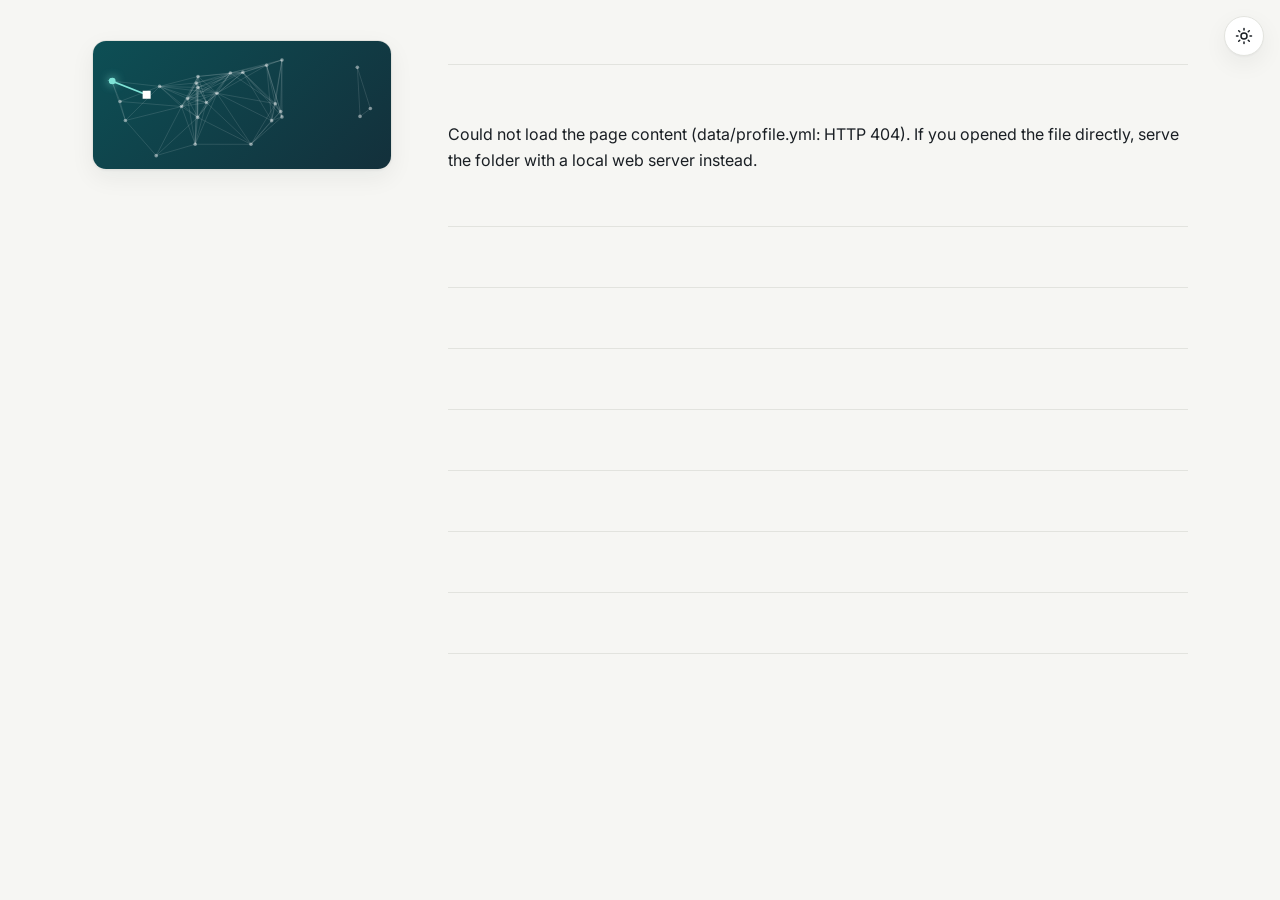
==== index.html @ 08a13f57 "feat: add static page rendered from yaml data Replace the readme-based page with index.html, which l" ====
<!DOCTYPE html>
<html lang="en">
<head>
  <meta charset="utf-8">
  <meta name="viewport" content="width=device-width, initial-scale=1">
  <meta name="color-scheme" content="light dark">
  <script>
    // Apply the saved or system theme before first paint to avoid a flash.
    (function () {
      var saved = localStorage.getItem("theme");
      var dark = saved ? saved === "dark" : window.matchMedia("(prefers-color-scheme: dark)").matches;
      document.documentElement.dataset.theme = dark ? "dark" : "light";
    })();
  </script>

  <!-- Static metadata for search engines and link previews (they do not run JavaScript). -->
  <title>Daniel Fuertes · Assistant Professor at UPM</title>
  <meta name="description" content="Daniel Fuertes, Assistant Professor at Universidad Politécnica de Madrid (UPM). Research on deep reinforcement learning, Transformer networks, multi-agent route planning and autonomous navigation.">
  <link rel="canonical" href="https://danifuertes.github.io/">
  <meta property="og:type" content="profile">
  <meta property="og:title" content="Daniel Fuertes">
  <meta property="og:description" content="Assistant Professor at Universidad Politécnica de Madrid. Deep reinforcement learning, multi-agent route planning and autonomous navigation.">
  <meta property="og:url" content="https://danifuertes.github.io/">
  <meta property="og:image" content="https://danifuertes.github.io/assets/img/profile.jpg">
  <meta name="twitter:card" content="summary">
  <script type="application/ld+json">
  {
    "@context": "https://schema.org",
    "@type": "Person",
    "name": "Daniel Fuertes Coiras",
    "alternateName": "Daniel Fuertes",
    "jobTitle": "Assistant Professor",
    "url": "https://danifuertes.github.io/",
    "image": "https://danifuertes.github.io/assets/img/profile.jpg",
    "worksFor": { "@type": "CollegeOrUniversity", "name": "Universidad Politécnica de Madrid", "url": "https://www.upm.es" },
    "sameAs": [
      "https://scholar.google.com/citations?user=-WN0LxoAAAAJ",
      "https://orcid.org/0000-0002-5746-2199",
      "https://github.com/danifuertes",
      "https://www.linkedin.com/in/daniel-fuertes-coiras"
    ]
  }
  </script>

  <link rel="icon" type="image/png" href="assets/img/favicon.png">
  <link rel="preconnect" href="https://fonts.googleapis.com">
  <link rel="preconnect" href="https://fonts.gstatic.com" crossorigin>
  <link rel="stylesheet" href="https://fonts.googleapis.com/css2?family=Inter:wght@400;500;600&family=Source+Serif+4:opsz,wght@8..60,600;8..60,700&display=swap">
  <link rel="stylesheet" href="assets/css/main.css">
</head>
<body>
  <a class="skip-link" href="#main">Skip to content</a>
  <button class="theme-toggle" type="button" aria-label="Toggle dark mode" data-theme-toggle>
    <svg class="icon theme-toggle__sun" viewBox="0 0 24 24" fill="none" stroke="currentColor" stroke-width="2" stroke-linecap="round" aria-hidden="true"><circle cx="12" cy="12" r="4"/><path d="M12 2v2M12 20v2M4.93 4.93l1.41 1.41M17.66 17.66l1.41 1.41M2 12h2M20 12h2M6.34 17.66l-1.41 1.41M19.07 4.93l-1.41 1.41"/></svg>
    <svg class="icon theme-toggle__moon" viewBox="0 0 24 24" fill="none" stroke="currentColor" stroke-width="2" stroke-linecap="round" stroke-linejoin="round" aria-hidden="true"><path d="M12 3a6 6 0 0 0 9 9 9 9 0 1 1-9-9Z"/></svg>
  </button>

  <div class="layout">
    <aside class="sidebar">
      <div class="profile-card">
        <canvas class="route-graph" aria-hidden="true" data-route-graph></canvas>
        <div id="profile"></div>
      </div>
    </aside>

    <main id="main" class="content">
      <nav class="section-nav" aria-label="Sections"><ul id="nav"></ul></nav>

      <!-- Sections appear in this order. Each one is filled from data/<id>.yml by assets/js/render.js. -->
      <section class="section" id="about" data-title="About"></section>
      <section class="section" id="news" data-title="News"></section>
      <section class="section" id="research" data-title="Research"></section>
      <section class="section" id="publications" data-title="Publications"></section>
      <section class="section" id="experience" data-title="Experience"></section>
      <section class="section" id="teaching" data-title="Teaching"></section>
      <section class="section" id="awards" data-title="Awards"></section>
      <section class="section" id="skills" data-title="Skills"></section>

      <footer class="footer" id="footer"></footer>
    </main>
  </div>

  <script src="assets/js/vendor/js-yaml.min.js" defer></script>
  <script src="assets/js/render.js" defer></script>
  <script src="assets/js/main.js" defer></script>
  <script src="assets/js/route-graph.js" defer></script>
</body>
</html>
---- assets/css/main.css ----
/* ==========================================================================
   Daniel Fuertes · personal site
   1. Design tokens   2. Base   3. Layout   4. Sidebar   5. Navigation
   6. Sections        7. Components   8. Publications   9. Utilities / responsive
   ========================================================================== */

/* 1. Design tokens -------------------------------------------------------- */
:root {
  --font-sans: "Inter", system-ui, -apple-system, "Segoe UI", Roboto, sans-serif;
  --font-serif: "Source Serif 4", Georgia, "Times New Roman", serif;
  --font-mono: ui-monospace, "SFMono-Regular", Menlo, Consolas, monospace;

  --bg: #f6f6f3;
  --surface: #ffffff;
  --surface-2: #f0f1ee;
  --text: #1a1f24;
  --muted: #5a6570;
  --border: #e2e3de;
  --accent: #0e6b72;
  --accent-hover: #0a5258;
  --accent-soft: rgba(14, 107, 114, 0.09);
  --journal: #0e6b72;
  --conference: #7a4fb0;
  --thesis: #a8661b;
  --thumb-bg: #ffffff;
  --shadow: 0 1px 2px rgba(20, 30, 40, 0.04), 0 8px 24px rgba(20, 30, 40, 0.06);

  /* Colours used by the canvas animation (read from JS). */
  --graph-bg-1: #0d4f55;
  --graph-bg-2: #13303b;
  --graph-node: rgba(255, 255, 255, 0.45);
  --graph-edge: rgba(255, 255, 255, 0.12);
  --graph-agents: #7fe3d6, #ffc46b, #f59aa7;

  --radius: 14px;
  --radius-sm: 8px;
  --sidebar-width: 300px;
}

[data-theme="dark"] {
  --bg: #0d1113;
  --surface: #141a1d;
  --surface-2: #1a2226;
  --text: #e5e9eb;
  --muted: #98a3aa;
  --border: #253035;
  --accent: #5cc8c4;
  --accent-hover: #86dbd7;
  --accent-soft: rgba(92, 200, 196, 0.12);
  --journal: #5cc8c4;
  --conference: #b597e6;
  --thesis: #e0a55c;
  --thumb-bg: #f3f3f1;
  --shadow: 0 1px 2px rgba(0, 0, 0, 0.3), 0 8px 24px rgba(0, 0, 0, 0.25);

  --graph-bg-1: #0a2a2e;
  --graph-bg-2: #0b1418;
}

/* 2. Base ----------------------------------------------------------------- */
*, *::before, *::after { box-sizing: border-box; }

html { scroll-behavior: smooth; scroll-padding-top: 5rem; }

body {
  margin: 0;
  font-family: var(--font-sans);
  font-size: 16px;
  line-height: 1.65;
  color: var(--text);
  background: var(--bg);
  -webkit-font-smoothing: antialiased;
  transition: background-color 0.2s ease, color 0.2s ease;
}

a { color: var(--accent); text-decoration: none; }
a:hover { color: var(--accent-hover); text-decoration: underline; text-underline-offset: 3px; }
:focus-visible { outline: 2px solid var(--accent); outline-offset: 2px; border-radius: 4px; }

h1, h2, h3, h4 { font-family: var(--font-serif); line-height: 1.25; margin: 0; }
img { max-width: 100%; display: block; }
.icon { flex-shrink: 0; vertical-align: -0.15em; }

.skip-link { position: absolute; left: -999px; top: 1rem; z-index: 100; background: var(--surface); padding: 0.5rem 1rem; border-radius: var(--radius-sm); }
.skip-link:focus { left: 1rem; }

/* 3. Layout --------------------------------------------------------------- */
.layout {
  display: grid;
  grid-template-columns: var(--sidebar-width) minmax(0, 1fr);
  gap: 3.5rem;
  max-width: 1160px;
  margin: 0 auto;
  padding: 2.5rem 2rem 0;
}

.content { min-width: 0; }

/* 4. Sidebar -------------------------------------------------------------- */
.sidebar { position: relative; }

.profile-card {
  position: sticky;
  top: 2.5rem;
  background: var(--surface);
  border: 1px solid var(--border);
  border-radius: var(--radius);
  box-shadow: var(--shadow);
  overflow: hidden;
  text-align: center;
}

.route-graph {
  display: block;
  width: 100%;
  height: 128px;
  background: linear-gradient(135deg, var(--graph-bg-1), var(--graph-bg-2));
}

.profile-card__photo {
  width: 132px;
  height: 132px;
  margin: -66px auto 0;
  position: relative;
  border-radius: 50%;
  border: 4px solid var(--surface);
  object-fit: cover;
  box-shadow: 0 4px 14px rgba(0, 0, 0, 0.15);
}

.profile-card__body { padding: 1rem 1.5rem 1.5rem; }
.profile-card__name { font-size: 1.75rem; letter-spacing: -0.01em; }
.profile-card__role { margin: 0.35rem 0 0; font-weight: 500; }
.profile-card__affiliation { margin: 0; font-size: 0.92rem; }
.profile-card__affiliation a { color: var(--muted); }

.link-list {
  list-style: none;
  margin: 1.25rem 0;
  padding: 1rem 0 0;
  border-top: 1px solid var(--border);
  text-align: left;
}
.link-list li + li { margin-top: 0.15rem; }
.link-list a {
  display: flex;
  align-items: center;
  gap: 0.75rem;
  padding: 0.4rem 0.6rem;
  border-radius: var(--radius-sm);
  color: var(--text);
  font-size: 0.92rem;
  overflow-wrap: anywhere;
}
.link-list a:hover { background: var(--accent-soft); text-decoration: none; color: var(--accent); }
.link-list__icon { display: inline-flex; width: 18px; justify-content: center; color: var(--muted); }
.brand-icon { width: 18px; height: 18px; }
[data-theme="dark"] .brand-icon--github { filter: invert(1); }

/* Theme toggle */
.theme-toggle {
  position: fixed;
  top: 1rem;
  right: 1rem;
  z-index: 50;
  display: grid;
  place-items: center;
  width: 40px;
  height: 40px;
  border-radius: 50%;
  border: 1px solid var(--border);
  background: var(--surface);
  color: var(--text);
  cursor: pointer;
  box-shadow: var(--shadow);
}
.theme-toggle:hover { color: var(--accent); }
.theme-toggle .icon { width: 18px; height: 18px; }
.theme-toggle__moon { display: none; }
[data-theme="dark"] .theme-toggle__sun { display: none; }
[data-theme="dark"] .theme-toggle__moon { display: inline; }

/* 5. Section navigation --------------------------------------------------- */
.section-nav {
  position: sticky;
  top: 0;
  z-index: 10;
  margin: 0 0 1rem;
  padding: 0.75rem 0;
  background: color-mix(in srgb, var(--bg) 88%, transparent);
  backdrop-filter: blur(8px);
  -webkit-backdrop-filter: blur(8px);
  border-bottom: 1px solid var(--border);
}
.section-nav ul { display: flex; flex-wrap: wrap; gap: 0.25rem; list-style: none; margin: 0; padding: 0 3.5rem 0 0; }
.section-nav a {
  display: block;
  padding: 0.3rem 0.75rem;
  border-radius: 999px;
  font-size: 0.88rem;
  font-weight: 500;
  color: var(--muted);
}
.section-nav a:hover { color: var(--text); background: var(--surface-2); text-decoration: none; }
.section-nav a.is-active { color: var(--accent); background: var(--accent-soft); }

/* 6. Sections ------------------------------------------------------------- */
.section { padding: 1.5rem 0 2.25rem; }
.section + .section { border-top: 1px solid var(--border); }
.section-header { display: flex; flex-wrap: wrap; align-items: center; justify-content: space-between; gap: 1rem; margin-bottom: 1.25rem; }
.section-header .section-title { margin: 0; }
.section-title { font-size: 1.6rem; margin-bottom: 1.25rem; letter-spacing: -0.01em; }
.subsection-title {
  font-family: var(--font-sans);
  font-size: 0.78rem;
  font-weight: 600;
  letter-spacing: 0.08em;
  text-transform: uppercase;
  color: var(--muted);
  margin-bottom: 1rem;
}

.prose p { margin: 0 0 1rem; }
.prose p:last-child { margin-bottom: 0; }

/* News */
.news { list-style: none; margin: 0; padding: 0; }
.news__item { display: grid; grid-template-columns: 5.5rem 1fr; gap: 1rem; padding: 0.55rem 0; }
.news__item + .news__item { border-top: 1px dashed var(--border); }
.news__date { font-family: var(--font-mono); font-size: 0.82rem; color: var(--muted); padding-top: 0.15rem; }

/* Research */
.research-grid { display: grid; grid-template-columns: repeat(auto-fit, minmax(220px, 1fr)); gap: 1rem; }
.research-card {
  display: flex;
  flex-direction: column;
  padding: 1.25rem;
  background: var(--surface);
  border: 1px solid var(--border);
  border-radius: var(--radius);
  border-top: 3px solid var(--accent);
}
.research-card__title { font-size: 1.12rem; margin-bottom: 0.5rem; }
.research-card__text { margin: 0 0 1rem; font-size: 0.93rem; color: var(--muted); flex: 1; }
.research-card__papers { display: flex; flex-wrap: wrap; gap: 0.35rem; list-style: none; margin: 0; padding: 0; }
.research-card__papers a {
  display: inline-block;
  padding: 0.1rem 0.5rem;
  font-size: 0.75rem;
  font-weight: 500;
  border-radius: 999px;
  border: 1px solid var(--border);
  color: var(--muted);
}
.research-card__papers a:hover { border-color: var(--accent); color: var(--accent); text-decoration: none; }

/* Experience timeline */
.timeline-columns { display: grid; grid-template-columns: repeat(auto-fit, minmax(260px, 1fr)); gap: 2rem; }
.timeline { list-style: none; margin: 0; padding: 0 0 0 1.25rem; border-left: 2px solid var(--border); }
.timeline__item { position: relative; display: flex; flex-direction: column; padding-bottom: 1.25rem; }
.timeline__item:last-child { padding-bottom: 0; }
.timeline__item::before {
  content: "";
  position: absolute;
  left: calc(-1.25rem - 6px);
  top: 0.45rem;
  width: 10px;
  height: 10px;
  border-radius: 50%;
  background: var(--surface);
  border: 2px solid var(--accent);
}
.timeline__period { font-family: var(--font-mono); font-size: 0.78rem; color: var(--muted); }
.timeline__title { font-weight: 600; }
.timeline__org { font-size: 0.93rem; }
.timeline__desc { font-size: 0.88rem; color: var(--muted); margin-top: 0.15rem; }

/* Awards / teaching */
.plain-list { list-style: none; margin: 0; padding: 0; }
.plain-list__item { display: grid; grid-template-columns: 4rem 1fr; gap: 1rem; padding: 0.5rem 0; }
.plain-list__meta { font-family: var(--font-mono); font-size: 0.82rem; color: var(--muted); padding-top: 0.15rem; }
.plain-list__icon { color: var(--thesis); margin-right: 0.25rem; }
.plain-list strong { font-weight: 600; }

/* Skills */
.skills { display: grid; grid-template-columns: 11rem 1fr; gap: 0.75rem 1.25rem; margin: 0; }
.skills dt { font-weight: 600; font-size: 0.92rem; padding-top: 0.2rem; }
.skills dd { margin: 0; }

.footer { padding: 2rem 0 3rem; border-top: 1px solid var(--border); font-size: 0.85rem; color: var(--muted); }
.footer p { margin: 0; }

/* 7. Components ----------------------------------------------------------- */
.tag-list { display: flex; flex-wrap: wrap; gap: 0.35rem; list-style: none; margin: 0; padding: 0; }
.tag-list--center { justify-content: center; margin-top: 1rem; }
.tag {
  padding: 0.15rem 0.6rem;
  font-size: 0.78rem;
  font-weight: 500;
  border-radius: 999px;
  background: var(--accent-soft);
  color: var(--accent);
}

.button {
  display: inline-flex;
  align-items: center;
  justify-content: center;
  gap: 0.4rem;
  padding: 0.5rem 1rem;
  font: inherit;
  font-size: 0.9rem;
  font-weight: 500;
  line-height: 1.2;
  color: var(--text);
  background: var(--surface);
  border: 1px solid var(--border);
  border-radius: var(--radius-sm);
  cursor: pointer;
  transition: border-color 0.15s ease, color 0.15s ease, background-color 0.15s ease;
}
.button:hover { border-color: var(--accent); color: var(--accent); text-decoration: none; }
.button[aria-expanded="true"] { border-color: var(--accent); color: var(--accent); background: var(--accent-soft); }
.button--small { padding: 0.3rem 0.65rem; font-size: 0.8rem; }
.button--small .icon { width: 14px; height: 14px; }
.button--primary { background: var(--accent); border-color: var(--accent); color: #fff; }
[data-theme="dark"] .button--primary { color: #0d1113; }
.button--primary:hover { background: var(--accent-hover); border-color: var(--accent-hover); color: #fff; }
.button--block { width: 100%; }

.badge {
  display: inline-block;
  padding: 0.1rem 0.55rem;
  font-size: 0.72rem;
  font-weight: 600;
  letter-spacing: 0.02em;
  border-radius: 999px;
  color: var(--badge-color);
  background: color-mix(in srgb, var(--badge-color) 12%, transparent);
}
.badge--journal { --badge-color: var(--journal); }
.badge--conference { --badge-color: var(--conference); }
.badge--thesis { --badge-color: var(--thesis); }

/* 8. Publications --------------------------------------------------------- */
.filter { display: inline-flex; padding: 3px; gap: 2px; background: var(--surface-2); border: 1px solid var(--border); border-radius: 999px; }
.filter__btn {
  padding: 0.3rem 0.8rem;
  font: inherit;
  font-size: 0.82rem;
  font-weight: 500;
  color: var(--muted);
  background: transparent;
  border: 0;
  border-radius: 999px;
  cursor: pointer;
}
.filter__btn:hover { color: var(--text); }
.filter__btn.is-active { background: var(--surface); color: var(--accent); box-shadow: 0 1px 3px rgba(0, 0, 0, 0.1); }

.pub-year { position: relative; padding-left: 4.5rem; }
.pub-year + .pub-year { margin-top: 0.5rem; }
.pub-year__label {
  position: absolute;
  left: 0;
  top: 1rem;
  font-family: var(--font-mono);
  font-size: 0.95rem;
  font-weight: 500;
  color: var(--muted);
}
.pub-year[hidden], .pub[hidden] { display: none; }

.pub {
  display: grid;
  grid-template-columns: 120px minmax(0, 1fr);
  gap: 1.25rem;
  padding: 1rem;
  margin: 0 -1rem;
  border-radius: var(--radius);
  transition: background-color 0.15s ease;
}
.pub:hover { background: var(--surface); box-shadow: var(--shadow); }
.pub:target { background: var(--accent-soft); }

.pub__thumb {
  align-self: start;
  display: block;
  aspect-ratio: 1;
  padding: 6px;
  background: var(--thumb-bg);
  border: 1px solid var(--border);
  border-radius: var(--radius-sm);
  overflow: hidden;
}
.pub__thumb img { width: 100%; height: 100%; object-fit: contain; transition: transform 0.3s ease; }
.pub:hover .pub__thumb img { transform: scale(1.06); }

.pub__title { font-family: var(--font-sans); font-size: 1rem; font-weight: 600; line-height: 1.4; margin: 0.4rem 0 0.25rem; }
.pub__title a { color: var(--text); }
.pub__title a:hover { color: var(--accent); }
.pub__authors { margin: 0; font-size: 0.88rem; color: var(--muted); }
.pub__authors strong { color: var(--text); font-weight: 600; }
.pub__venue { margin: 0.1rem 0 0; font-size: 0.88rem; font-style: italic; color: var(--muted); }
.pub__actions { display: flex; flex-wrap: wrap; gap: 0.4rem; margin-top: 0.7rem; }

.bibtex { position: relative; margin-top: 0.75rem; }
.bibtex pre {
  margin: 0;
  padding: 1rem;
  max-height: 260px;
  overflow: auto;
  font-family: var(--font-mono);
  font-size: 0.75rem;
  line-height: 1.55;
  background: var(--surface-2);
  border: 1px solid var(--border);
  border-radius: var(--radius-sm);
}
.bibtex__copy {
  position: absolute;
  top: 0.5rem;
  right: 0.5rem;
  display: inline-flex;
  align-items: center;
  padding: 0.25rem 0.55rem;
  font: inherit;
  font-size: 0.75rem;
  color: var(--muted);
  background: var(--surface);
  border: 1px solid var(--border);
  border-radius: 6px;
  cursor: pointer;
}
.bibtex__copy span { display: inline-flex; align-items: center; gap: 0.3rem; }
.bibtex__copy span[hidden] { display: none; }
.bibtex__copy:hover { color: var(--accent); border-color: var(--accent); }
.bibtex__copy .icon { width: 13px; height: 13px; }

/* 9. Utilities / responsive ----------------------------------------------- */
.muted { color: var(--muted); }

@media (max-width: 960px) {
  .layout { grid-template-columns: 1fr; gap: 1.5rem; padding: 1rem 1rem 0; }
  .profile-card { position: static; max-width: 560px; margin: 0 auto; }
  .section-nav ul { padding-right: 0; }
}

@media (max-width: 600px) {
  .pub-year { padding-left: 0; }
  .pub-year__label { position: static; padding: 1rem 0 0; }
  .pub { grid-template-columns: 76px minmax(0, 1fr); gap: 0.9rem; margin: 0 -0.5rem; padding: 0.75rem 0.5rem; }
  .skills { grid-template-columns: 1fr; gap: 0.25rem; }
  .skills dd { margin-bottom: 0.75rem; }
  .news__item { grid-template-columns: 1fr; gap: 0; }
  .section-nav { margin-left: -1rem; margin-right: -1rem; padding-left: 1rem; padding-right: 1rem; }
  .section-nav ul { flex-wrap: nowrap; overflow-x: auto; scrollbar-width: none; }
  .theme-toggle { top: auto; bottom: 1rem; }
}

@media (prefers-reduced-motion: reduce) {
  html { scroll-behavior: auto; }
  *, *::before, *::after { transition: none !important; }
}

@media print {
  .theme-toggle, .section-nav, .route-graph, .pub__actions, .filter, .bibtex { display: none !important; }
  .layout { display: block; }
  .profile-card { position: static; box-shadow: none; }
}
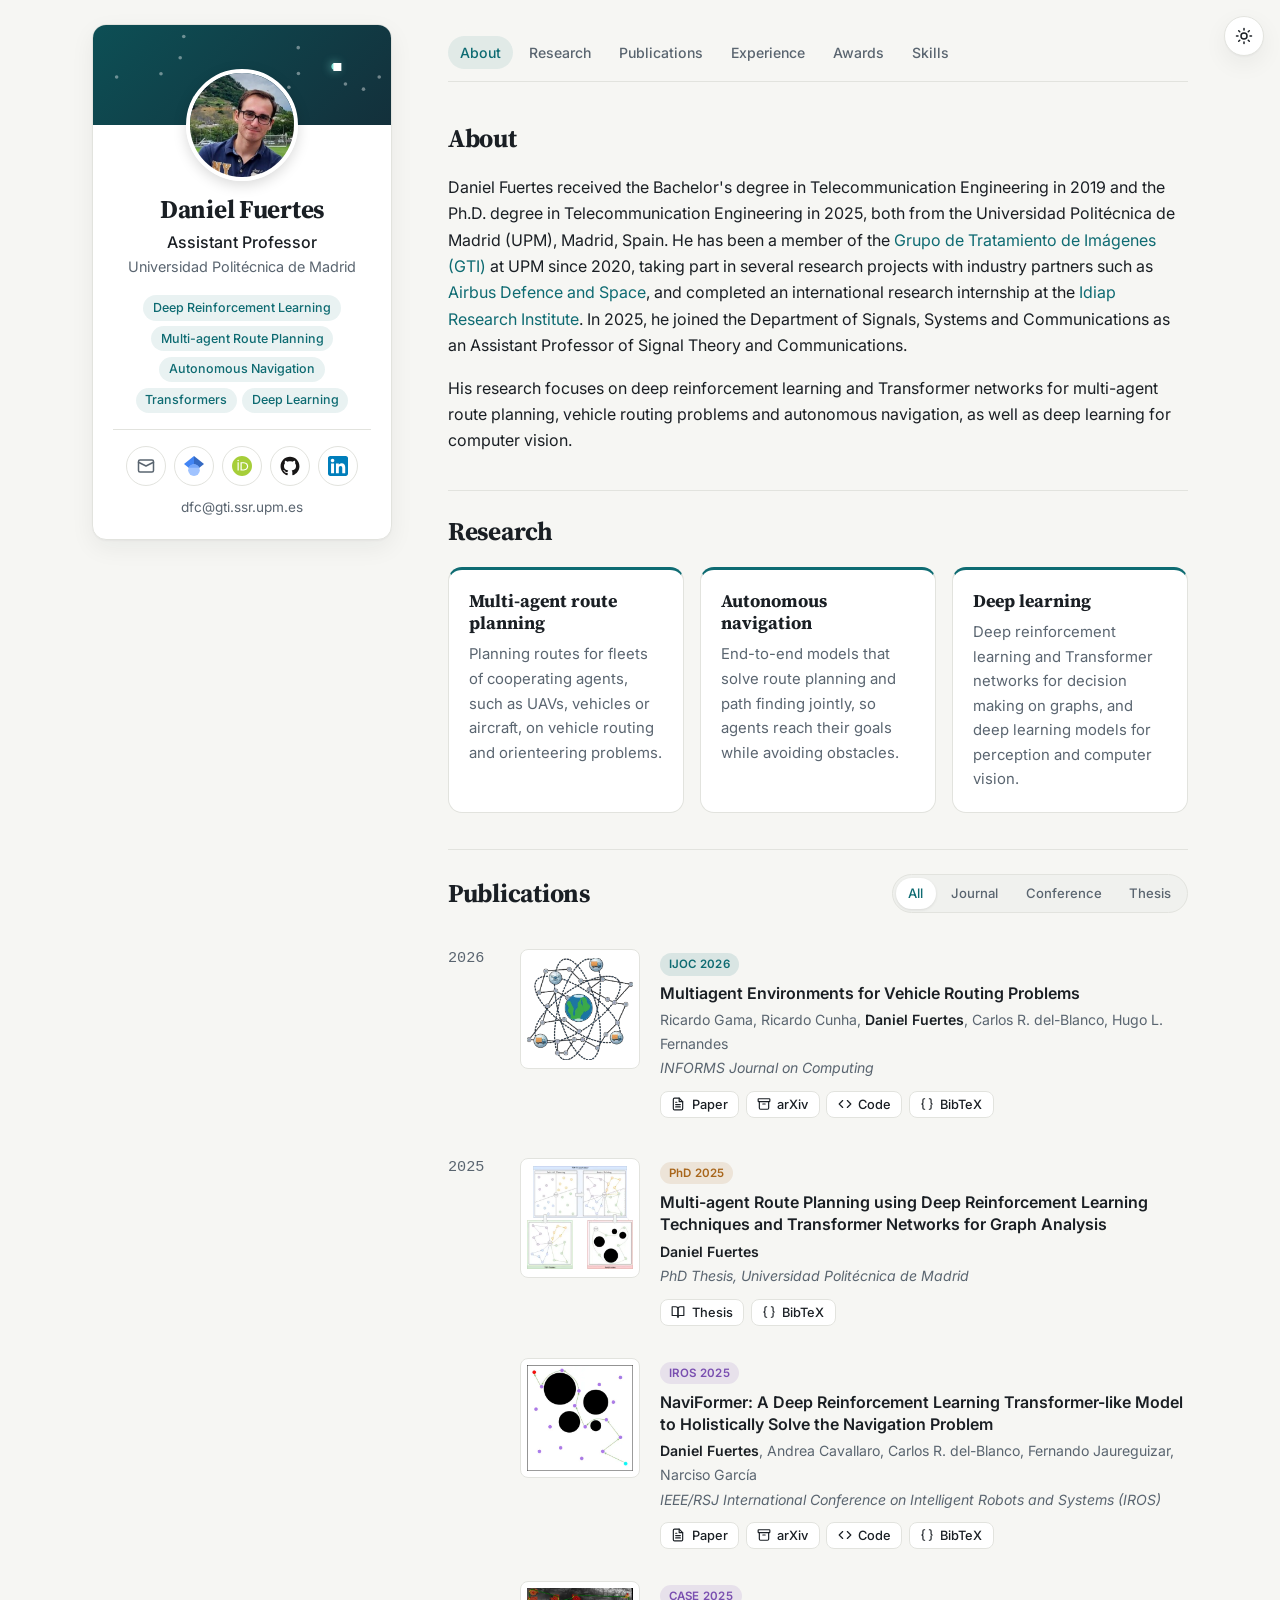
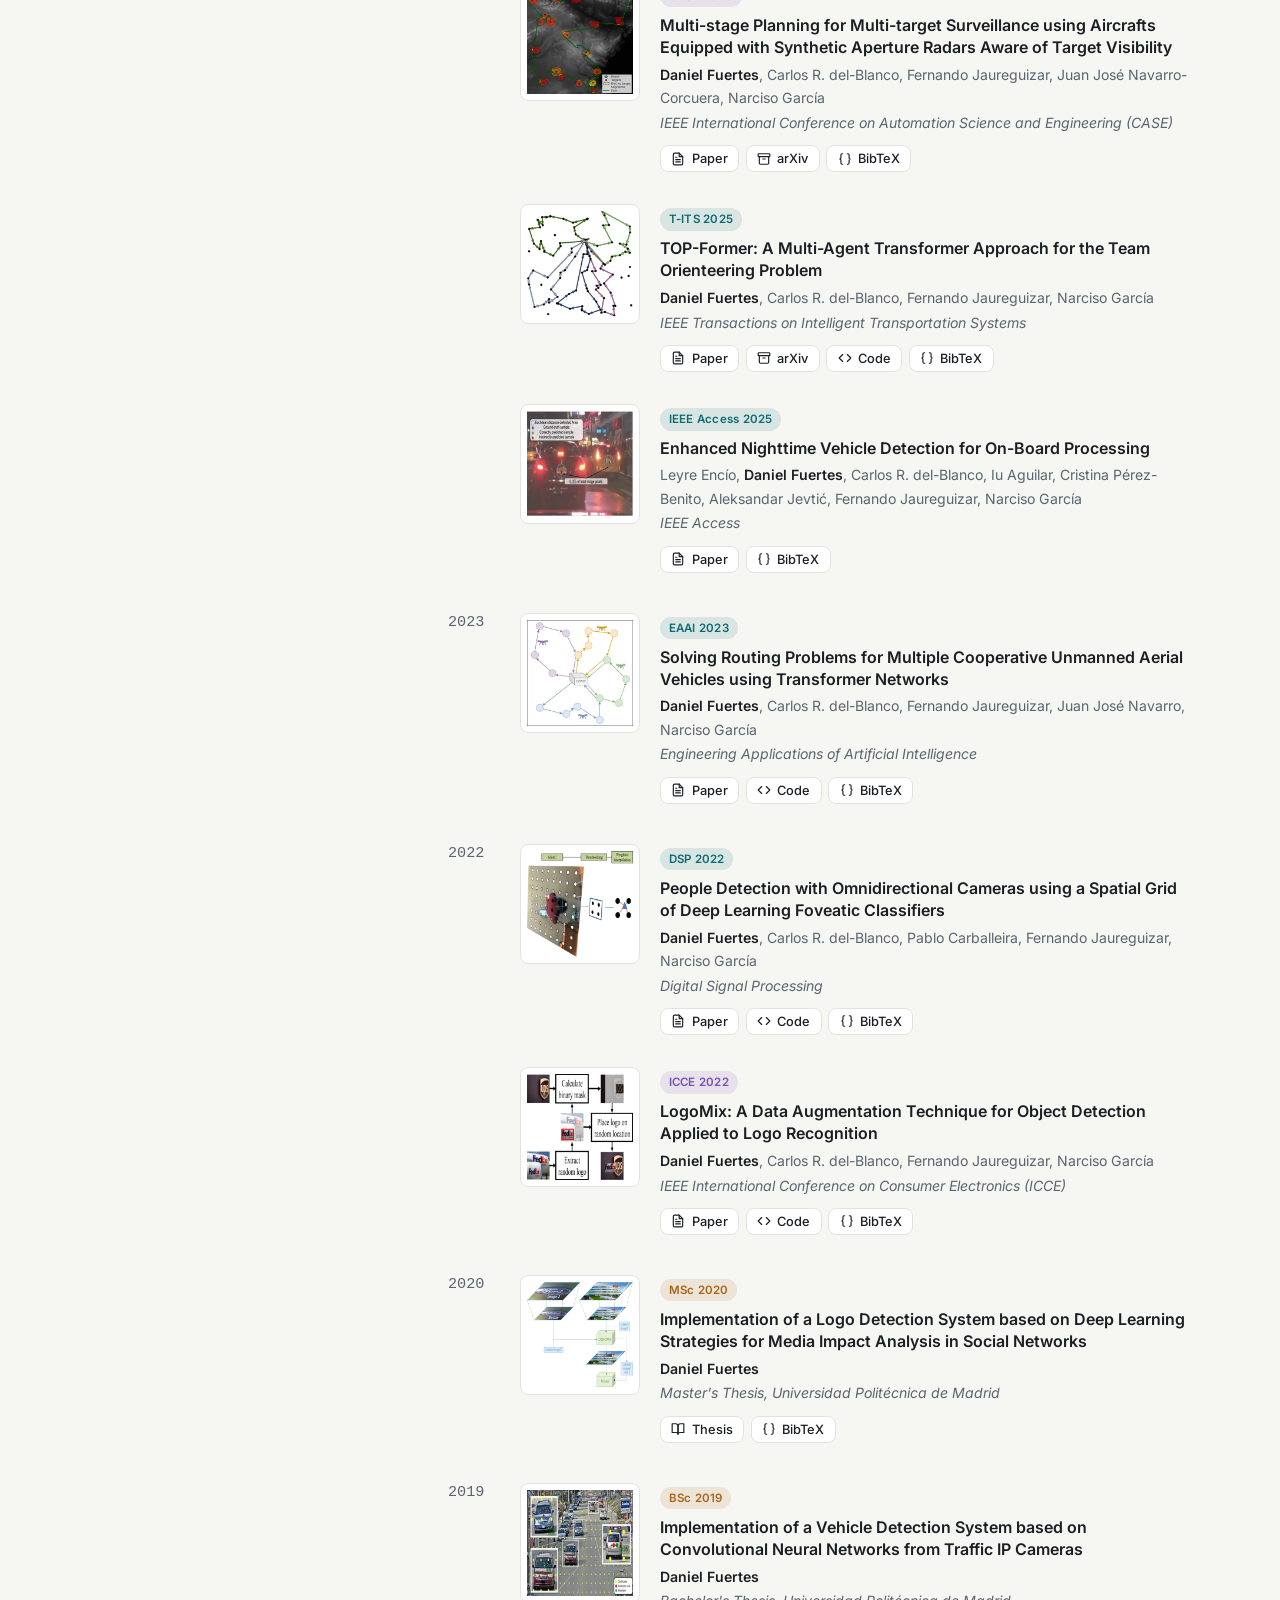
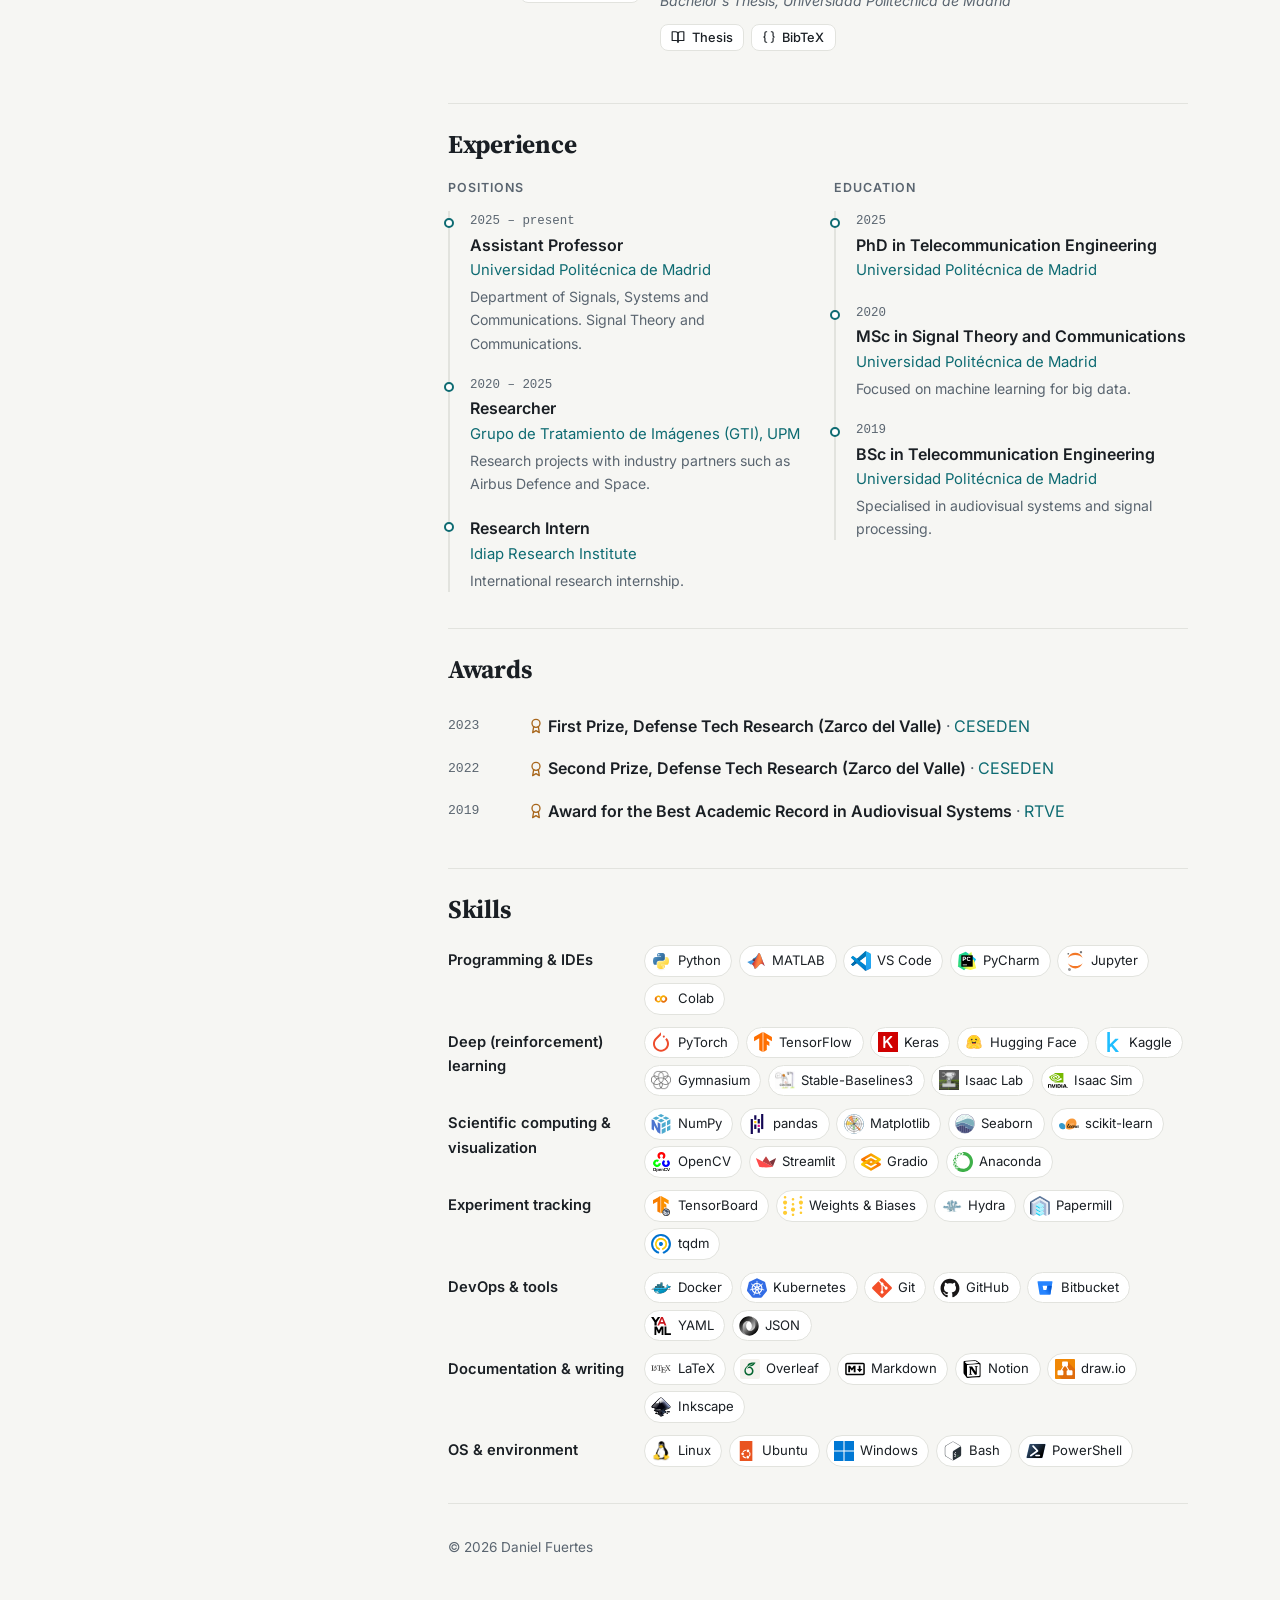
==== commit 4f66df61: "feat: simplify sidebar and sections and restore skill logos Make the sidebar fit the viewport: small" ====
--- a/index.html
+++ b/index.html
@@ -68,7 +68,6 @@
 
       <!-- Sections appear in this order. Each one is filled from data/<id>.yml by assets/js/render.js. -->
       <section class="section" id="about" data-title="About"></section>
-      <section class="section" id="news" data-title="News"></section>
       <section class="section" id="research" data-title="Research"></section>
       <section class="section" id="publications" data-title="Publications"></section>
       <section class="section" id="experience" data-title="Experience"></section>
--- a/assets/css/main.css
+++ b/assets/css/main.css
@@ -28,8 +28,7 @@
   /* Colours used by the canvas animation (read from JS). */
   --graph-bg-1: #0d4f55;
   --graph-bg-2: #13303b;
-  --graph-node: rgba(255, 255, 255, 0.45);
-  --graph-edge: rgba(255, 255, 255, 0.12);
+  --graph-node: rgba(255, 255, 255, 0.4);
   --graph-agents: #7fe3d6, #ffc46b, #f59aa7;
 
   --radius: 14px;
@@ -91,7 +90,7 @@
   gap: 3.5rem;
   max-width: 1160px;
   margin: 0 auto;
-  padding: 2.5rem 2rem 0;
+  padding: 1.5rem 2rem 0;
 }
 
 .content { min-width: 0; }
@@ -101,26 +100,28 @@
 
 .profile-card {
   position: sticky;
-  top: 2.5rem;
+  top: 1.5rem;
+  max-height: calc(100vh - 3rem); /* never taller than the screen; scrolls inside on very short screens */
+  overflow-y: auto;
+  scrollbar-width: thin;
   background: var(--surface);
   border: 1px solid var(--border);
   border-radius: var(--radius);
   box-shadow: var(--shadow);
-  overflow: hidden;
   text-align: center;
 }
 
 .route-graph {
   display: block;
   width: 100%;
-  height: 128px;
+  height: 100px;
   background: linear-gradient(135deg, var(--graph-bg-1), var(--graph-bg-2));
 }
 
 .profile-card__photo {
-  width: 132px;
-  height: 132px;
-  margin: -66px auto 0;
+  width: 112px;
+  height: 112px;
+  margin: -56px auto 0;
   position: relative;
   border-radius: 50%;
   border: 4px solid var(--surface);
@@ -128,34 +129,39 @@
   box-shadow: 0 4px 14px rgba(0, 0, 0, 0.15);
 }
 
-.profile-card__body { padding: 1rem 1.5rem 1.5rem; }
-.profile-card__name { font-size: 1.75rem; letter-spacing: -0.01em; }
-.profile-card__role { margin: 0.35rem 0 0; font-weight: 500; }
-.profile-card__affiliation { margin: 0; font-size: 0.92rem; }
+.profile-card__body { padding: 0.75rem 1.25rem 1.25rem; }
+.profile-card__name { font-size: 1.6rem; letter-spacing: -0.01em; }
+.profile-card__role { margin: 0.25rem 0 0; font-weight: 500; }
+.profile-card__affiliation { margin: 0; font-size: 0.9rem; }
 .profile-card__affiliation a { color: var(--muted); }
 
-.link-list {
+.social-links {
+  display: flex;
+  justify-content: center;
+  gap: 0.5rem;
   list-style: none;
-  margin: 1.25rem 0;
+  margin: 1rem 0 0;
   padding: 1rem 0 0;
   border-top: 1px solid var(--border);
-  text-align: left;
-}
-.link-list li + li { margin-top: 0.15rem; }
-.link-list a {
-  display: flex;
-  align-items: center;
-  gap: 0.75rem;
-  padding: 0.4rem 0.6rem;
-  border-radius: var(--radius-sm);
-  color: var(--text);
-  font-size: 0.92rem;
-  overflow-wrap: anywhere;
-}
-.link-list a:hover { background: var(--accent-soft); text-decoration: none; color: var(--accent); }
-.link-list__icon { display: inline-flex; width: 18px; justify-content: center; color: var(--muted); }
-.brand-icon { width: 18px; height: 18px; }
-[data-theme="dark"] .brand-icon--github { filter: invert(1); }
+}
+.social-links a {
+  display: grid;
+  place-items: center;
+  width: 40px;
+  height: 40px;
+  border-radius: 50%;
+  border: 1px solid var(--border);
+  color: var(--muted);
+  transition: border-color 0.15s ease, transform 0.15s ease;
+}
+.social-links a:hover { border-color: var(--accent); color: var(--accent); transform: translateY(-2px); }
+.social-links .icon { width: 18px; height: 18px; }
+.profile-card__email { display: inline-block; margin-top: 0.6rem; font-size: 0.85rem; color: var(--muted); }
+.profile-card .button--block { margin-top: 1rem; }
+
+/* Brand logos: in dark mode, sit on a light tile so dark logos stay visible. */
+.logo { width: 20px; height: 20px; object-fit: contain; }
+[data-theme="dark"] .logo { background: #f3f3f1; border-radius: 4px; padding: 2px; }
 
 /* Theme toggle */
 .theme-toggle {
@@ -223,17 +229,9 @@
 .prose p { margin: 0 0 1rem; }
 .prose p:last-child { margin-bottom: 0; }
 
-/* News */
-.news { list-style: none; margin: 0; padding: 0; }
-.news__item { display: grid; grid-template-columns: 5.5rem 1fr; gap: 1rem; padding: 0.55rem 0; }
-.news__item + .news__item { border-top: 1px dashed var(--border); }
-.news__date { font-family: var(--font-mono); font-size: 0.82rem; color: var(--muted); padding-top: 0.15rem; }
-
 /* Research */
 .research-grid { display: grid; grid-template-columns: repeat(auto-fit, minmax(220px, 1fr)); gap: 1rem; }
 .research-card {
-  display: flex;
-  flex-direction: column;
   padding: 1.25rem;
   background: var(--surface);
   border: 1px solid var(--border);
@@ -241,18 +239,7 @@
   border-top: 3px solid var(--accent);
 }
 .research-card__title { font-size: 1.12rem; margin-bottom: 0.5rem; }
-.research-card__text { margin: 0 0 1rem; font-size: 0.93rem; color: var(--muted); flex: 1; }
-.research-card__papers { display: flex; flex-wrap: wrap; gap: 0.35rem; list-style: none; margin: 0; padding: 0; }
-.research-card__papers a {
-  display: inline-block;
-  padding: 0.1rem 0.5rem;
-  font-size: 0.75rem;
-  font-weight: 500;
-  border-radius: 999px;
-  border: 1px solid var(--border);
-  color: var(--muted);
-}
-.research-card__papers a:hover { border-color: var(--accent); color: var(--accent); text-decoration: none; }
+.research-card__text { margin: 0; font-size: 0.93rem; color: var(--muted); }
 
 /* Experience timeline */
 .timeline-columns { display: grid; grid-template-columns: repeat(auto-fit, minmax(260px, 1fr)); gap: 2rem; }
@@ -286,6 +273,17 @@
 .skills { display: grid; grid-template-columns: 11rem 1fr; gap: 0.75rem 1.25rem; margin: 0; }
 .skills dt { font-weight: 600; font-size: 0.92rem; padding-top: 0.2rem; }
 .skills dd { margin: 0; }
+.skill-list { display: flex; flex-wrap: wrap; gap: 0.4rem; list-style: none; margin: 0; padding: 0; }
+.skill {
+  display: inline-flex;
+  align-items: center;
+  gap: 0.4rem;
+  padding: 0.25rem 0.65rem 0.25rem 0.4rem;
+  font-size: 0.82rem;
+  background: var(--surface);
+  border: 1px solid var(--border);
+  border-radius: 999px;
+}
 
 .footer { padding: 2rem 0 3rem; border-top: 1px solid var(--border); font-size: 0.85rem; color: var(--muted); }
 .footer p { margin: 0; }
@@ -442,7 +440,7 @@
 
 @media (max-width: 960px) {
   .layout { grid-template-columns: 1fr; gap: 1.5rem; padding: 1rem 1rem 0; }
-  .profile-card { position: static; max-width: 560px; margin: 0 auto; }
+  .profile-card { position: static; max-height: none; max-width: 560px; margin: 0 auto; }
   .section-nav ul { padding-right: 0; }
 }
 
@@ -452,7 +450,6 @@
   .pub { grid-template-columns: 76px minmax(0, 1fr); gap: 0.9rem; margin: 0 -0.5rem; padding: 0.75rem 0.5rem; }
   .skills { grid-template-columns: 1fr; gap: 0.25rem; }
   .skills dd { margin-bottom: 0.75rem; }
-  .news__item { grid-template-columns: 1fr; gap: 0; }
   .section-nav { margin-left: -1rem; margin-right: -1rem; padding-left: 1rem; padding-right: 1rem; }
   .section-nav ul { flex-wrap: nowrap; overflow-x: auto; scrollbar-width: none; }
   .theme-toggle { top: auto; bottom: 1rem; }
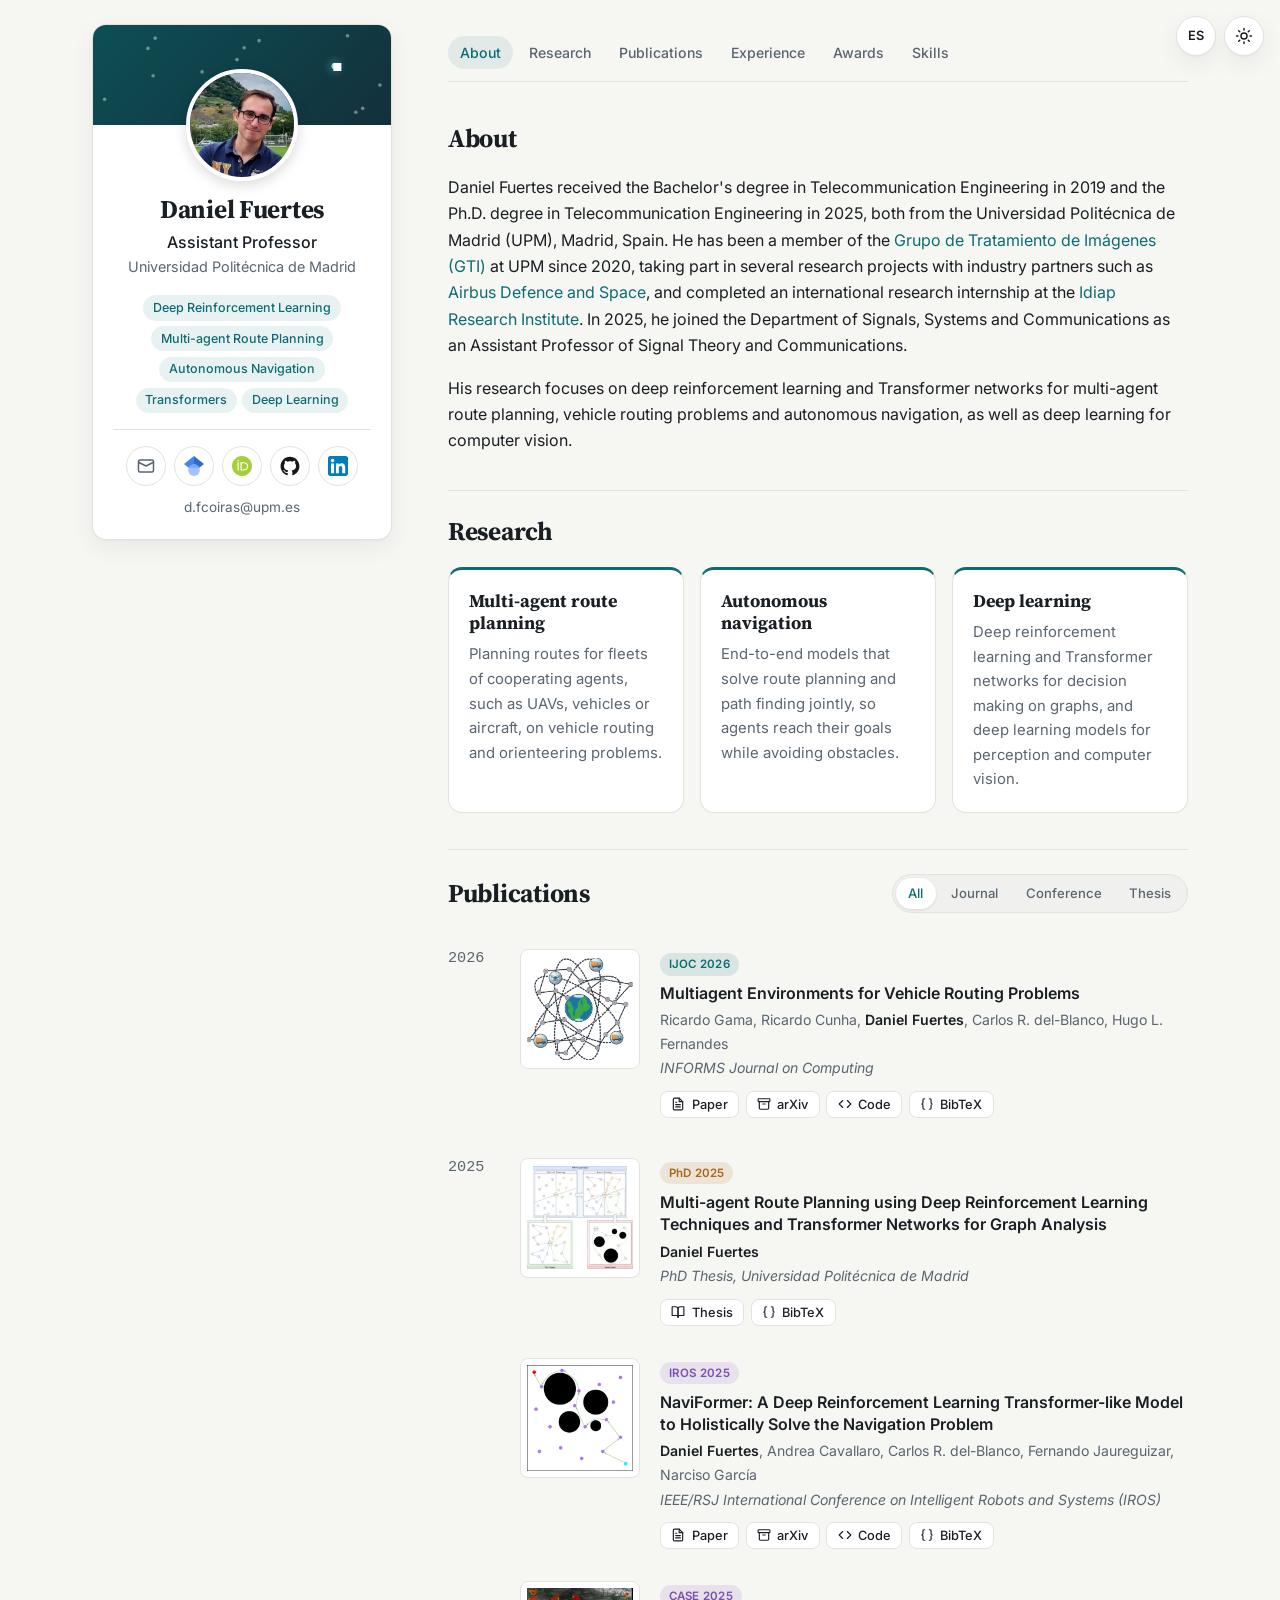
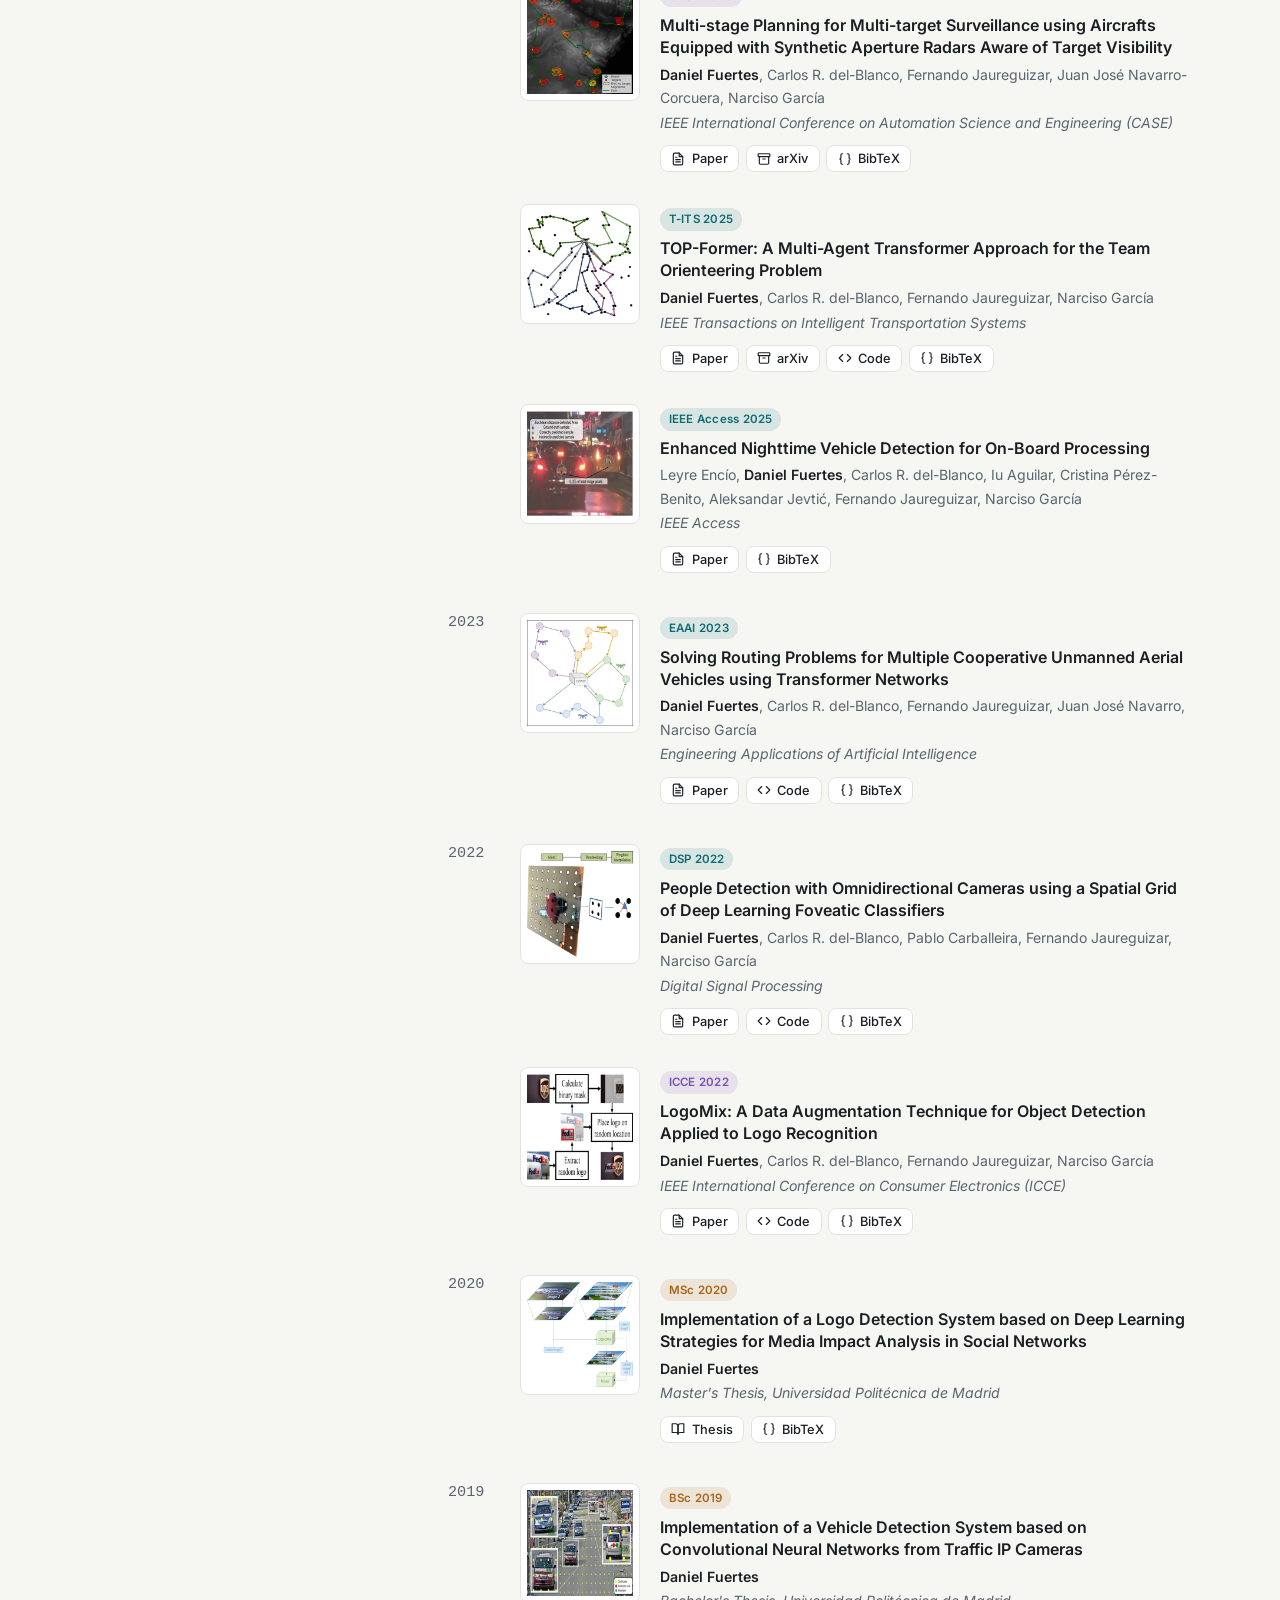
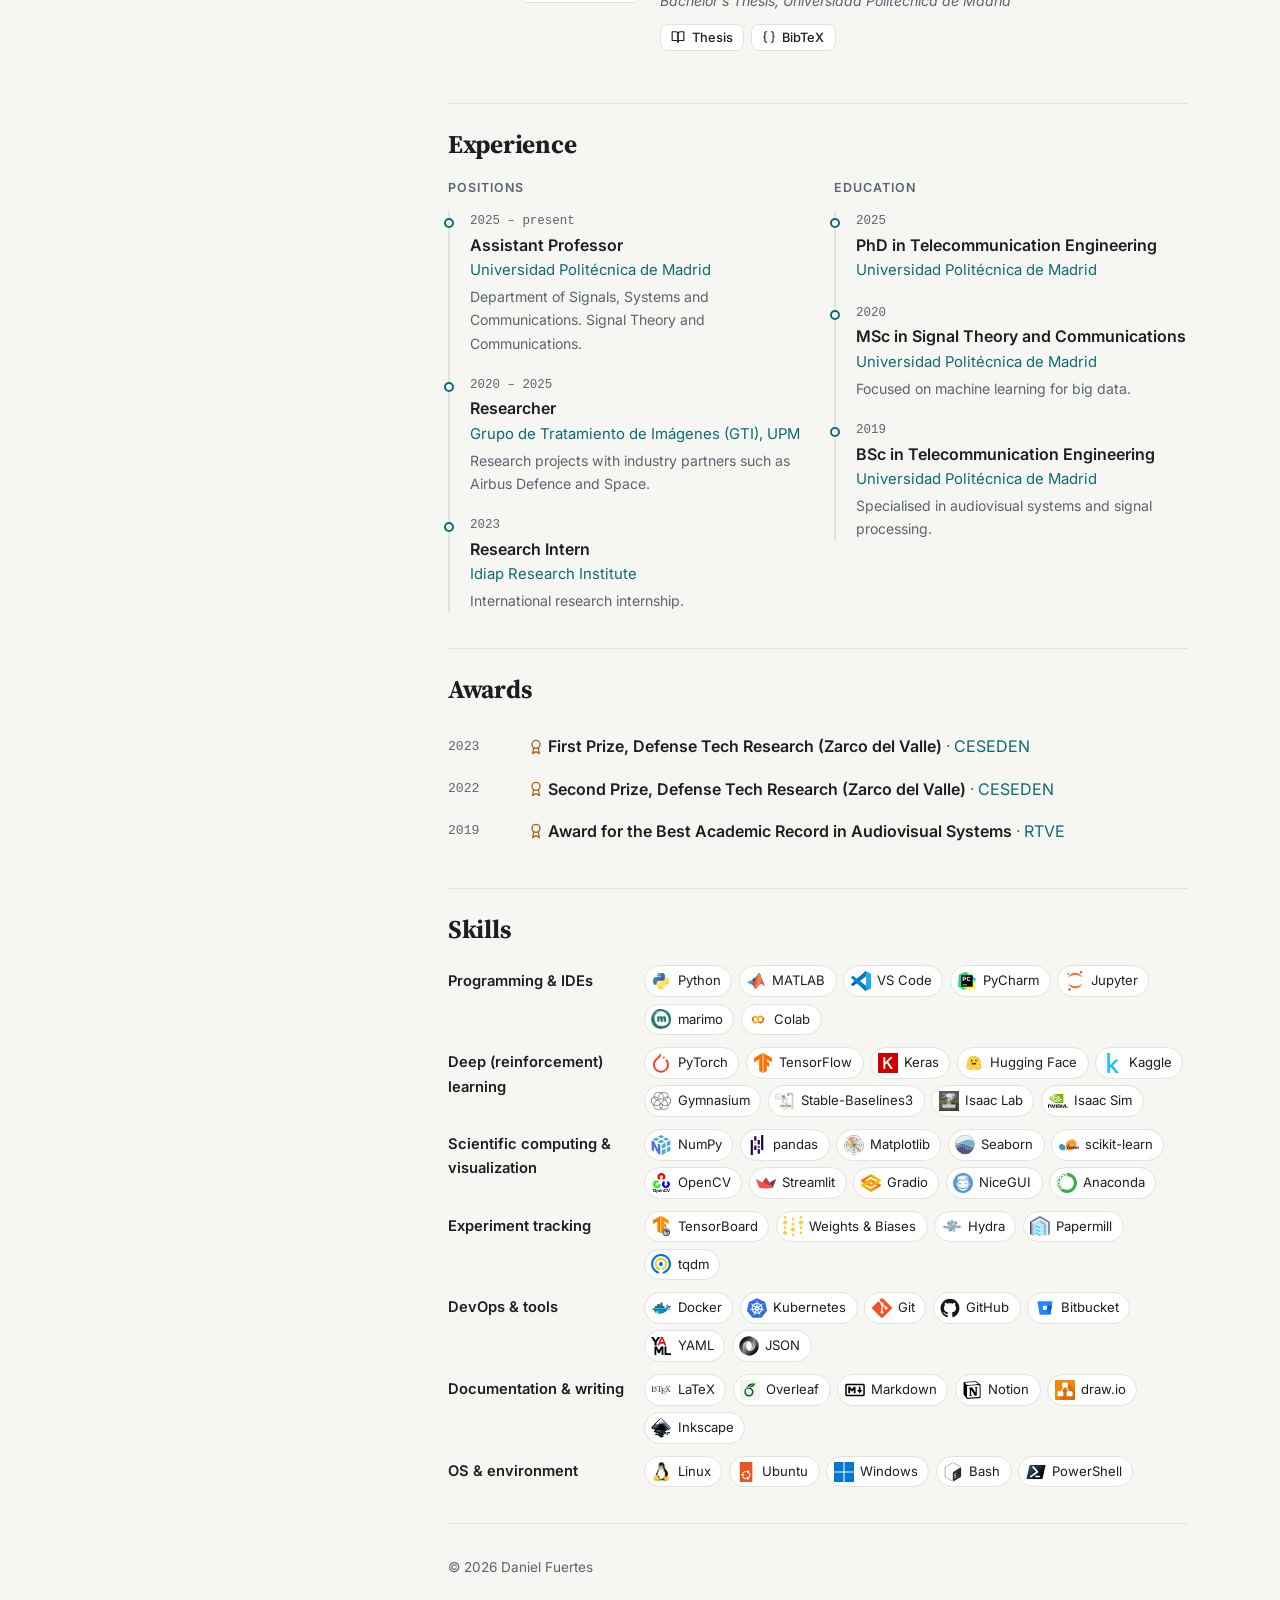
==== commit 7e233bfe: "feat(i18n): add spanish page with language switch Add es/index.html and an EN/ES button next to the " ====
--- a/index.html
+++ b/index.html
@@ -17,11 +17,15 @@
   <title>Daniel Fuertes · Assistant Professor at UPM</title>
   <meta name="description" content="Daniel Fuertes, Assistant Professor at Universidad Politécnica de Madrid (UPM). Research on deep reinforcement learning, Transformer networks, multi-agent route planning and autonomous navigation.">
   <link rel="canonical" href="https://danifuertes.github.io/">
+  <link rel="alternate" hreflang="en" href="https://danifuertes.github.io/">
+  <link rel="alternate" hreflang="es" href="https://danifuertes.github.io/es/">
+  <link rel="alternate" hreflang="x-default" href="https://danifuertes.github.io/">
   <meta property="og:type" content="profile">
   <meta property="og:title" content="Daniel Fuertes">
   <meta property="og:description" content="Assistant Professor at Universidad Politécnica de Madrid. Deep reinforcement learning, multi-agent route planning and autonomous navigation.">
   <meta property="og:url" content="https://danifuertes.github.io/">
   <meta property="og:image" content="https://danifuertes.github.io/assets/img/profile.jpg">
+  <meta property="og:locale" content="en_US">
   <meta name="twitter:card" content="summary">
   <script type="application/ld+json">
   {
@@ -42,18 +46,21 @@
   }
   </script>
 
-  <link rel="icon" type="image/png" href="assets/img/favicon.png">
+  <link rel="icon" type="image/png" href="/assets/img/favicon.png">
   <link rel="preconnect" href="https://fonts.googleapis.com">
   <link rel="preconnect" href="https://fonts.gstatic.com" crossorigin>
   <link rel="stylesheet" href="https://fonts.googleapis.com/css2?family=Inter:wght@400;500;600&family=Source+Serif+4:opsz,wght@8..60,600;8..60,700&display=swap">
-  <link rel="stylesheet" href="assets/css/main.css">
+  <link rel="stylesheet" href="/assets/css/main.css">
 </head>
 <body>
   <a class="skip-link" href="#main">Skip to content</a>
-  <button class="theme-toggle" type="button" aria-label="Toggle dark mode" data-theme-toggle>
-    <svg class="icon theme-toggle__sun" viewBox="0 0 24 24" fill="none" stroke="currentColor" stroke-width="2" stroke-linecap="round" aria-hidden="true"><circle cx="12" cy="12" r="4"/><path d="M12 2v2M12 20v2M4.93 4.93l1.41 1.41M17.66 17.66l1.41 1.41M2 12h2M20 12h2M6.34 17.66l-1.41 1.41M19.07 4.93l-1.41 1.41"/></svg>
-    <svg class="icon theme-toggle__moon" viewBox="0 0 24 24" fill="none" stroke="currentColor" stroke-width="2" stroke-linecap="round" stroke-linejoin="round" aria-hidden="true"><path d="M12 3a6 6 0 0 0 9 9 9 9 0 1 1-9-9Z"/></svg>
-  </button>
+  <div class="top-actions">
+    <a class="top-action lang-toggle" href="/es/" hreflang="es" lang="es" title="Ver en español" data-lang-link>ES</a>
+    <button class="top-action theme-toggle" type="button" aria-label="Toggle dark mode" data-theme-toggle>
+      <svg class="icon theme-toggle__sun" viewBox="0 0 24 24" fill="none" stroke="currentColor" stroke-width="2" stroke-linecap="round" aria-hidden="true"><circle cx="12" cy="12" r="4"/><path d="M12 2v2M12 20v2M4.93 4.93l1.41 1.41M17.66 17.66l1.41 1.41M2 12h2M20 12h2M6.34 17.66l-1.41 1.41M19.07 4.93l-1.41 1.41"/></svg>
+      <svg class="icon theme-toggle__moon" viewBox="0 0 24 24" fill="none" stroke="currentColor" stroke-width="2" stroke-linecap="round" stroke-linejoin="round" aria-hidden="true"><path d="M12 3a6 6 0 0 0 9 9 9 9 0 1 1-9-9Z"/></svg>
+    </button>
+  </div>
 
   <div class="layout">
     <aside class="sidebar">
@@ -66,22 +73,23 @@
     <main id="main" class="content">
       <nav class="section-nav" aria-label="Sections"><ul id="nav"></ul></nav>
 
-      <!-- Sections appear in this order. Each one is filled from data/<id>.yml by assets/js/render.js. -->
-      <section class="section" id="about" data-title="About"></section>
-      <section class="section" id="research" data-title="Research"></section>
-      <section class="section" id="publications" data-title="Publications"></section>
-      <section class="section" id="experience" data-title="Experience"></section>
-      <section class="section" id="teaching" data-title="Teaching"></section>
-      <section class="section" id="awards" data-title="Awards"></section>
-      <section class="section" id="skills" data-title="Skills"></section>
+      <!-- Sections appear in this order (keep es/index.html in sync). Each one is filled by assets/js/render.js;
+           titles come from data/ui.yml. -->
+      <section class="section" id="about"></section>
+      <section class="section" id="research"></section>
+      <section class="section" id="publications"></section>
+      <section class="section" id="experience"></section>
+      <section class="section" id="teaching"></section>
+      <section class="section" id="awards"></section>
+      <section class="section" id="skills"></section>
 
       <footer class="footer" id="footer"></footer>
     </main>
   </div>
 
-  <script src="assets/js/vendor/js-yaml.min.js" defer></script>
-  <script src="assets/js/render.js" defer></script>
-  <script src="assets/js/main.js" defer></script>
-  <script src="assets/js/route-graph.js" defer></script>
+  <script src="/assets/js/vendor/js-yaml.min.js" defer></script>
+  <script src="/assets/js/render.js" defer></script>
+  <script src="/assets/js/main.js" defer></script>
+  <script src="/assets/js/route-graph.js" defer></script>
 </body>
 </html>
--- a/assets/css/main.css
+++ b/assets/css/main.css
@@ -163,12 +163,16 @@
 .logo { width: 20px; height: 20px; object-fit: contain; }
 [data-theme="dark"] .logo { background: #f3f3f1; border-radius: 4px; padding: 2px; }
 
-/* Theme toggle */
-.theme-toggle {
+/* Language and theme toggles (top right) */
+.top-actions {
   position: fixed;
   top: 1rem;
   right: 1rem;
   z-index: 50;
+  display: flex;
+  gap: 0.5rem;
+}
+.top-action {
   display: grid;
   place-items: center;
   width: 40px;
@@ -177,10 +181,13 @@
   border: 1px solid var(--border);
   background: var(--surface);
   color: var(--text);
+  font: inherit;
+  font-size: 0.8rem;
+  font-weight: 600;
   cursor: pointer;
   box-shadow: var(--shadow);
 }
-.theme-toggle:hover { color: var(--accent); }
+.top-action:hover { color: var(--accent); text-decoration: none; }
 .theme-toggle .icon { width: 18px; height: 18px; }
 .theme-toggle__moon { display: none; }
 [data-theme="dark"] .theme-toggle__sun { display: none; }
@@ -198,7 +205,7 @@
   -webkit-backdrop-filter: blur(8px);
   border-bottom: 1px solid var(--border);
 }
-.section-nav ul { display: flex; flex-wrap: wrap; gap: 0.25rem; list-style: none; margin: 0; padding: 0 3.5rem 0 0; }
+.section-nav ul { display: flex; flex-wrap: wrap; gap: 0.25rem; list-style: none; margin: 0; padding: 0 6.5rem 0 0; }
 .section-nav a {
   display: block;
   padding: 0.3rem 0.75rem;
@@ -441,7 +448,6 @@
 @media (max-width: 960px) {
   .layout { grid-template-columns: 1fr; gap: 1.5rem; padding: 1rem 1rem 0; }
   .profile-card { position: static; max-height: none; max-width: 560px; margin: 0 auto; }
-  .section-nav ul { padding-right: 0; }
 }
 
 @media (max-width: 600px) {
@@ -451,8 +457,10 @@
   .skills { grid-template-columns: 1fr; gap: 0.25rem; }
   .skills dd { margin-bottom: 0.75rem; }
   .section-nav { margin-left: -1rem; margin-right: -1rem; padding-left: 1rem; padding-right: 1rem; }
-  .section-nav ul { flex-wrap: nowrap; overflow-x: auto; scrollbar-width: none; }
-  .theme-toggle { top: auto; bottom: 1rem; }
+  .section-nav ul { flex-wrap: nowrap; overflow-x: auto; scrollbar-width: none; padding-right: 0; }
+  .top-actions { top: auto; bottom: 1rem; }
+  .filter { display: flex; width: 100%; }
+  .filter__btn { flex: 1; padding: 0.3rem 0.25rem; }
 }
 
 @media (prefers-reduced-motion: reduce) {
@@ -461,7 +469,7 @@
 }
 
 @media print {
-  .theme-toggle, .section-nav, .route-graph, .pub__actions, .filter, .bibtex { display: none !important; }
+  .top-actions, .section-nav, .route-graph, .pub__actions, .filter, .bibtex { display: none !important; }
   .layout { display: block; }
   .profile-card { position: static; box-shadow: none; }
 }
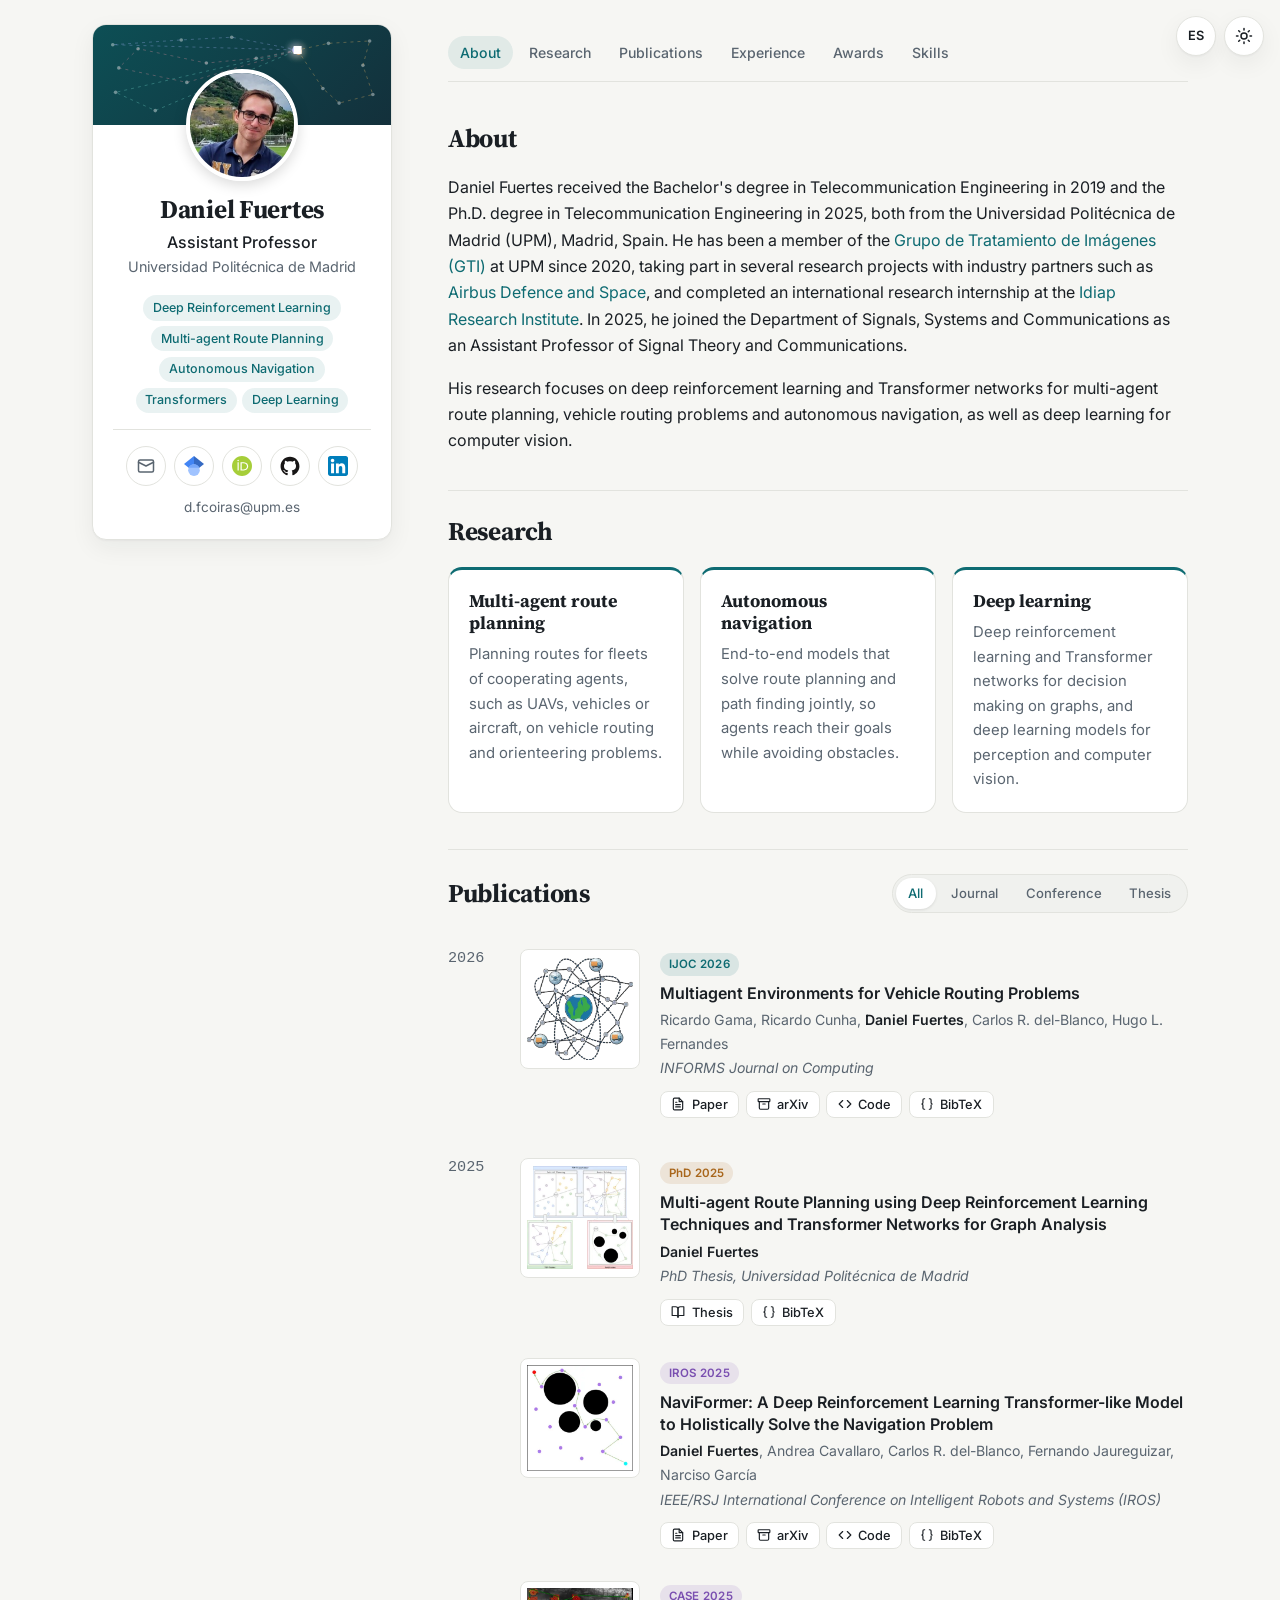
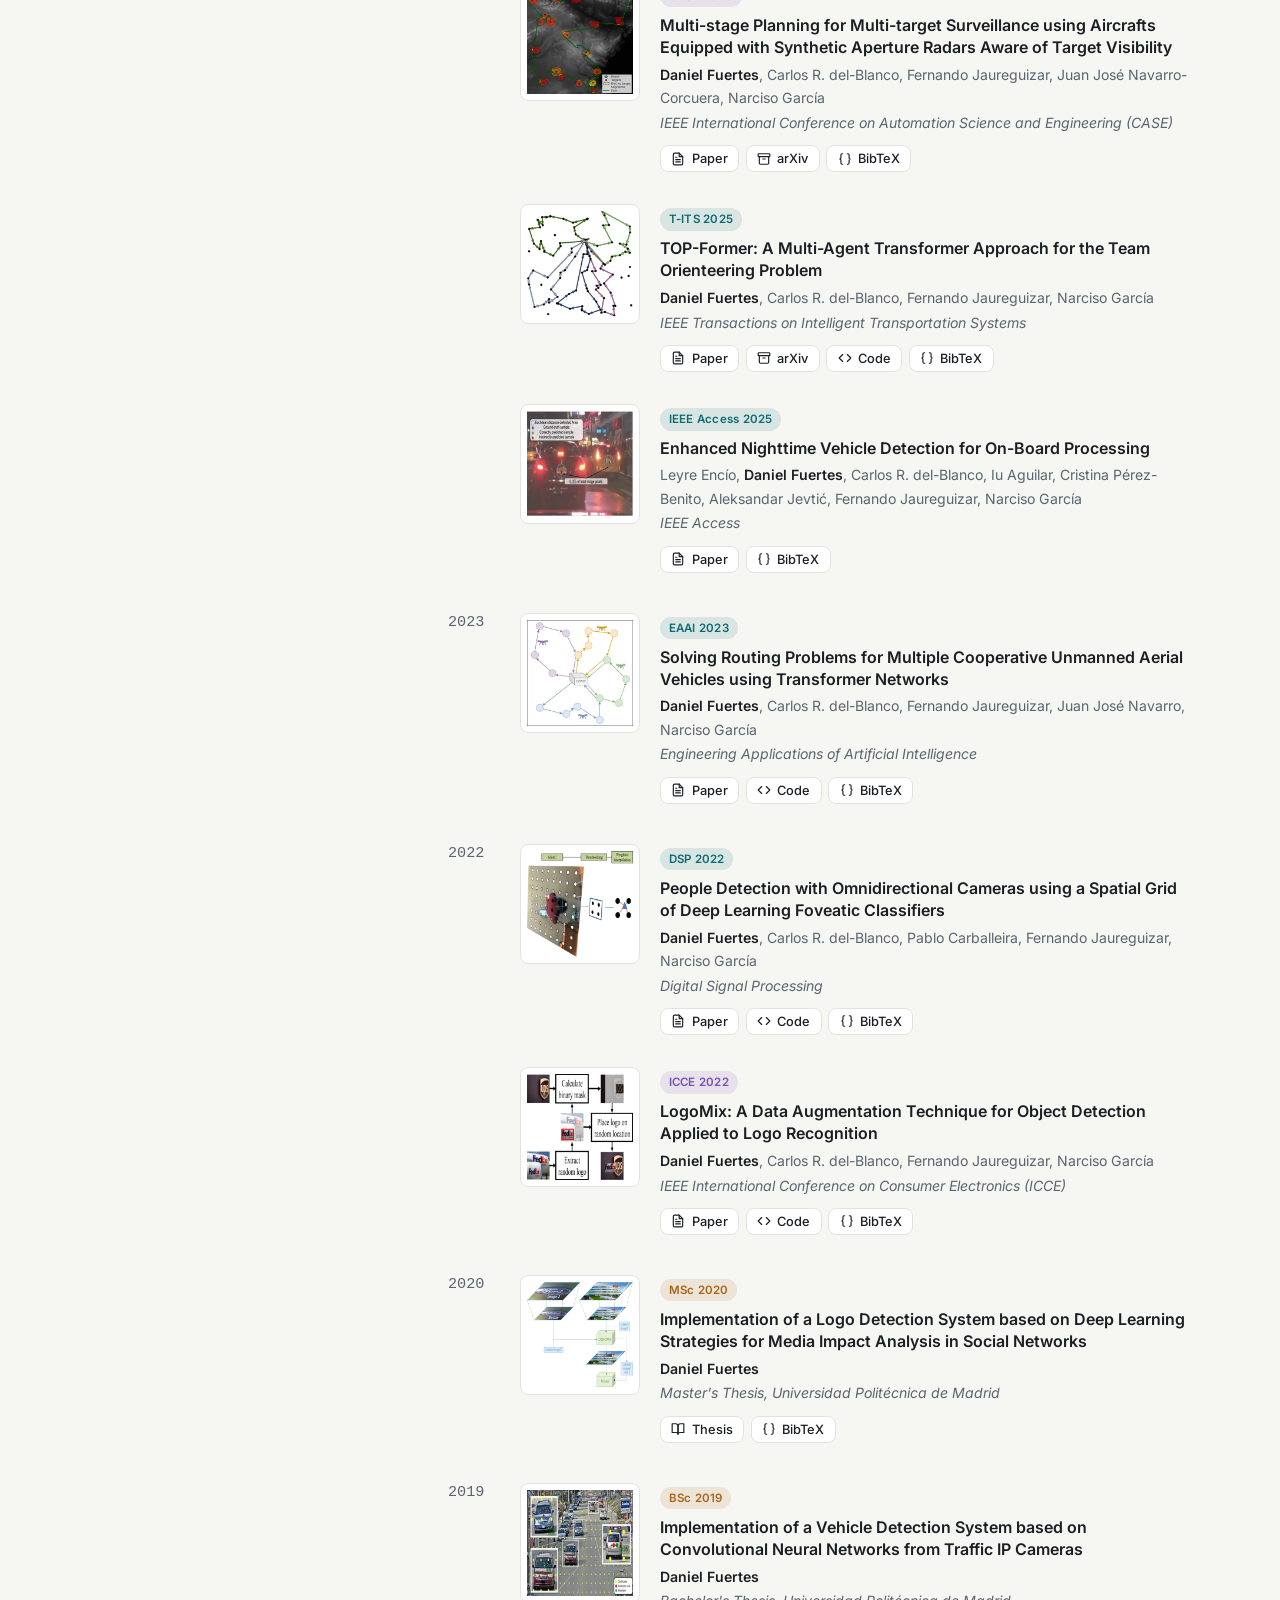
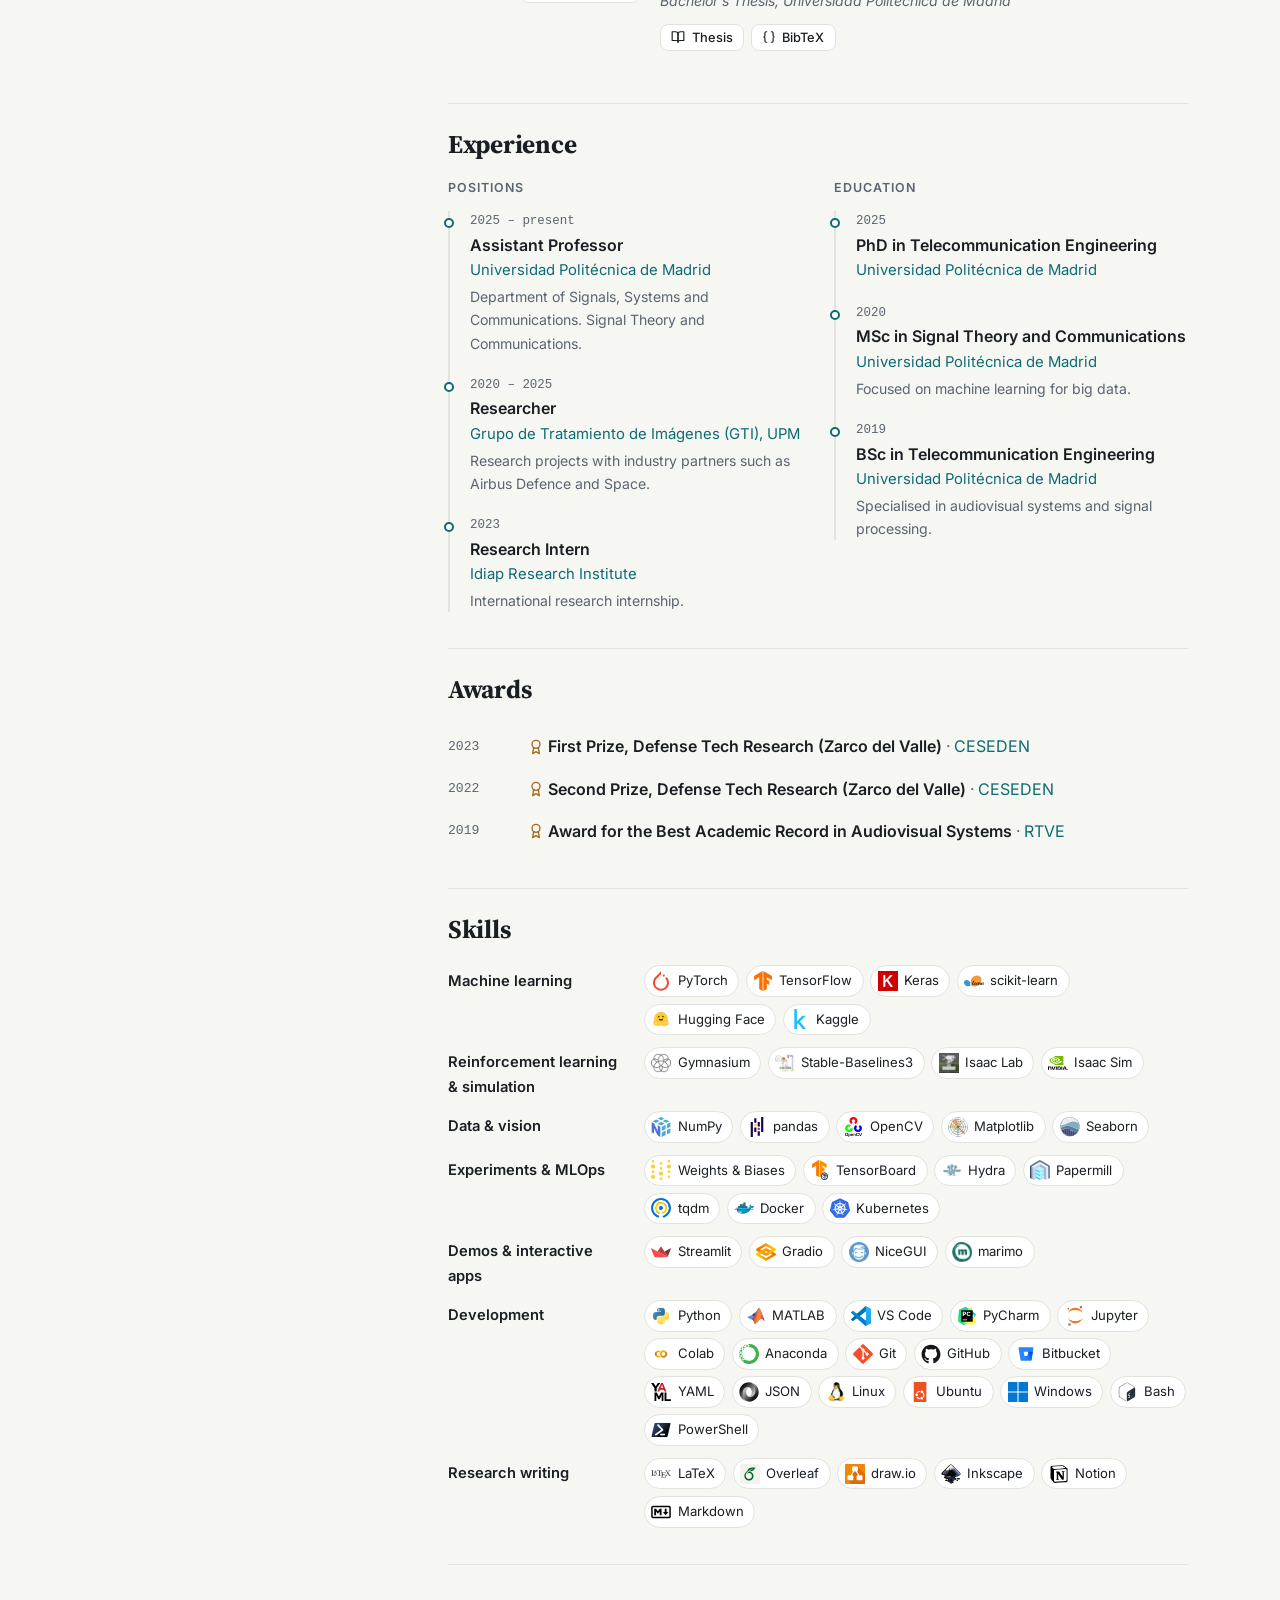
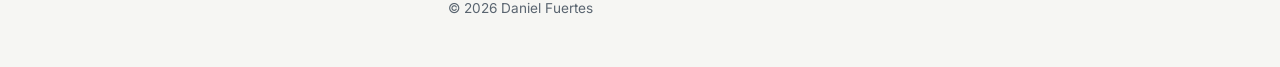
==== commit 82c4b5d5: "feat(banner): animate min-max mtsp solutions Replace the random routes in the sidebar banner with so" ====
--- a/index.html
+++ b/index.html
@@ -90,6 +90,7 @@
   <script src="/assets/js/vendor/js-yaml.min.js" defer></script>
   <script src="/assets/js/render.js" defer></script>
   <script src="/assets/js/main.js" defer></script>
+  <script src="/assets/js/mtsp.js" defer></script>
   <script src="/assets/js/route-graph.js" defer></script>
 </body>
 </html>
--- a/assets/css/main.css
+++ b/assets/css/main.css
@@ -29,7 +29,7 @@
   --graph-bg-1: #0d4f55;
   --graph-bg-2: #13303b;
   --graph-node: rgba(255, 255, 255, 0.4);
-  --graph-agents: #7fe3d6, #ffc46b, #f59aa7;
+  --graph-agents: #7fe3d6, #ffc46b, #f59aa7, #a9b8ff;
 
   --radius: 14px;
   --radius-sm: 8px;
